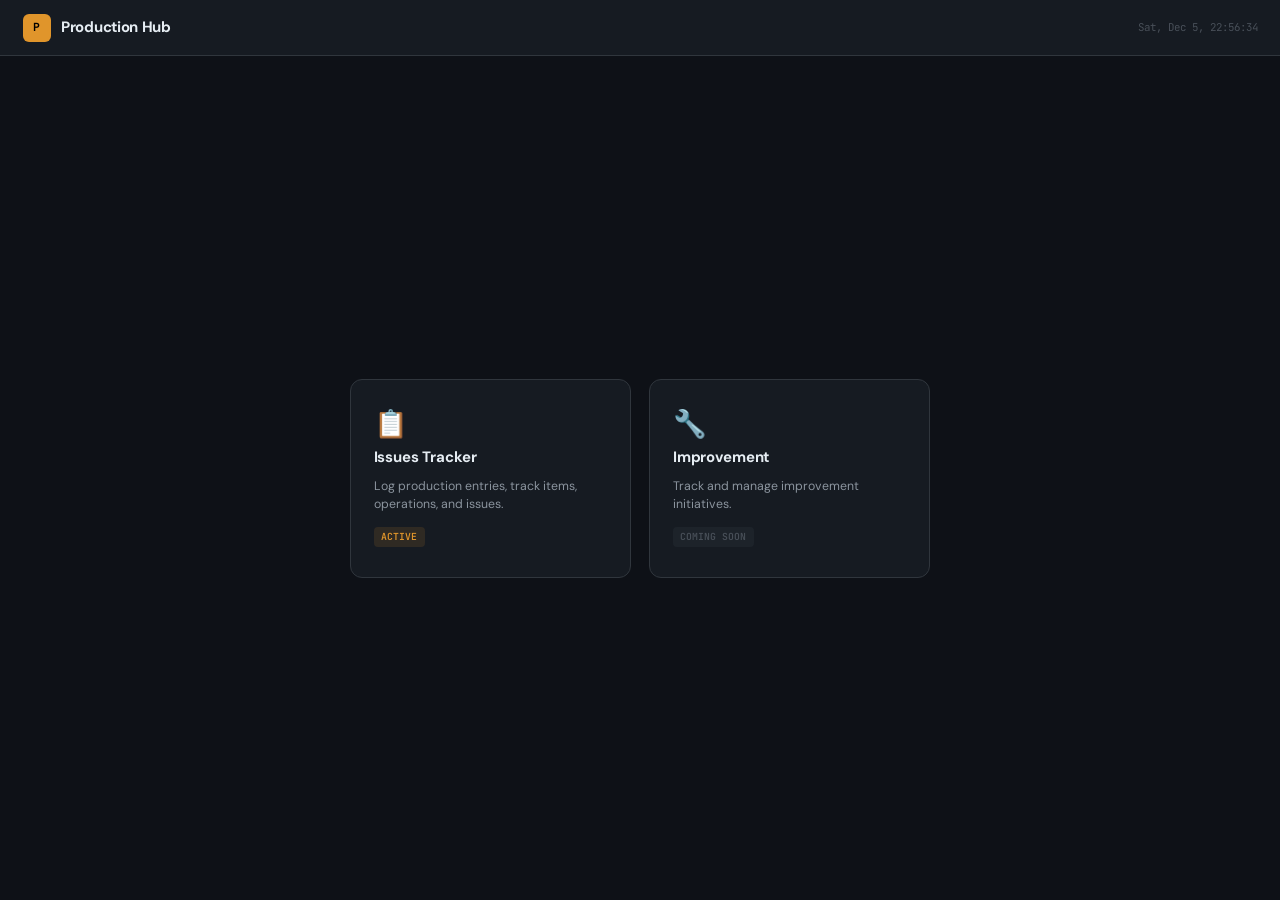
==== index.html @ 81783be7 "Merge pull request #50 from CTI-Ops/claude/setup-github-pages-zEG0f Claude/setup GitHub pages z eg0f" ====
<!DOCTYPE html>
<html lang="en">
<head>
<meta charset="UTF-8">
<meta name="viewport" content="width=device-width, initial-scale=1.0">
<title>Production Hub</title>
<style>
  @import url('https://fonts.googleapis.com/css2?family=DM+Sans:wght@400;500;600;700&family=JetBrains+Mono:wght@400;500;600&display=swap');
  *, *::before, *::after { box-sizing: border-box; margin: 0; padding: 0; }
  :root {
    --bg: #0e1117; --bg-card: #161b22; --bg-hover: #1c2333;
    --border: #30363d; --border-focus: #e0952b; --text: #e6edf3; --text-dim: #8b949e;
    --text-muted: #484f58; --accent: #e0952b; --accent-hover: #f0a840;
    --accent-glow: rgba(224,149,43,0.12); --radius: 8px; --radius-lg: 12px;
  }
  html { font-size: 15px; }
  body { font-family: 'DM Sans', -apple-system, sans-serif; background: var(--bg); color: var(--text); min-height: 100vh; line-height: 1.5; display: flex; flex-direction: column; }
  header { background: var(--bg-card); border-bottom: 1px solid var(--border); padding: 0.9rem 1.5rem; display: flex; align-items: center; justify-content: space-between; }
  .logo { display: flex; align-items: center; gap: 0.7rem; }
  .logo-mark { width: 28px; height: 28px; background: var(--accent); border-radius: 6px; display: grid; place-items: center; font-family: 'JetBrains Mono', monospace; font-weight: 700; font-size: 0.75rem; color: #000; }
  .logo-text { font-size: 1rem; font-weight: 700; letter-spacing: -0.02em; }
  .header-meta { font-family: 'JetBrains Mono', monospace; font-size: 0.72rem; color: var(--text-muted); }

  main { flex: 1; display: flex; align-items: center; justify-content: center; padding: 2rem 1rem; }
  .card-grid { display: grid; grid-template-columns: 1fr 1fr; gap: 1.25rem; max-width: 580px; width: 100%; }
  @media (max-width: 540px) { .card-grid { grid-template-columns: 1fr; max-width: 320px; } }

  .card {
    background: var(--bg-card); border: 1px solid var(--border); border-radius: var(--radius-lg);
    padding: 2rem 1.5rem; text-decoration: none; color: var(--text);
    display: flex; flex-direction: column; gap: 0.6rem;
    transition: border-color 0.2s, box-shadow 0.2s, transform 0.15s;
    cursor: pointer;
  }
  .card:hover { border-color: var(--accent); box-shadow: 0 4px 24px var(--accent-glow); transform: translateY(-2px); }
  .card-icon { font-size: 1.8rem; line-height: 1; }
  .card-title { font-size: 1rem; font-weight: 700; letter-spacing: -0.01em; }
  .card-desc { font-size: 0.82rem; color: var(--text-dim); line-height: 1.5; }
  .card-tag { font-family: 'JetBrains Mono', monospace; font-size: 0.65rem; font-weight: 600; color: var(--accent); background: var(--accent-glow); padding: 0.15rem 0.5rem; border-radius: 4px; align-self: flex-start; margin-top: 0.3rem; }
  .card-tag.wip { color: var(--text-muted); background: rgba(72,79,88,0.15); }
</style>
</head>
<body>

<header>
  <div class="logo">
    <div class="logo-mark" id="logoMark">P</div>
    <span class="logo-text">Production Hub</span>
  </div>
  <div class="header-meta" id="clock"></div>
</header>

<main>
  <div class="card-grid">
    <a href="tracker.html" class="card">
      <div class="card-icon">&#x1F4CB;</div>
      <div class="card-title">Issues Tracker</div>
      <div class="card-desc">Log production entries, track items, operations, and issues.</div>
      <div class="card-tag">ACTIVE</div>
    </a>
    <a href="improvement.html" class="card">
      <div class="card-icon">&#x1F527;</div>
      <div class="card-title">Improvement</div>
      <div class="card-desc">Track and manage improvement initiatives.</div>
      <div class="card-tag wip">COMING SOON</div>
    </a>
  </div>
</main>

<script>
function updateClock(){document.getElementById('clock').textContent=new Date().toLocaleString('en-US',{weekday:'short',month:'short',day:'numeric',hour:'2-digit',minute:'2-digit',second:'2-digit',hour12:false});}
updateClock(); setInterval(updateClock,1000);

var _eeClicks=0,_eeTimer=null;
document.getElementById('logoMark').addEventListener('click',function(){
  _eeClicks++;
  if(_eeTimer)clearTimeout(_eeTimer);
  _eeTimer=setTimeout(function(){_eeClicks=0;},1500);
  if(_eeClicks>=5){_eeClicks=0; clearTimeout(_eeTimer); window.location.href='arcade_games.html';}
});
</script>
</body>
</html>
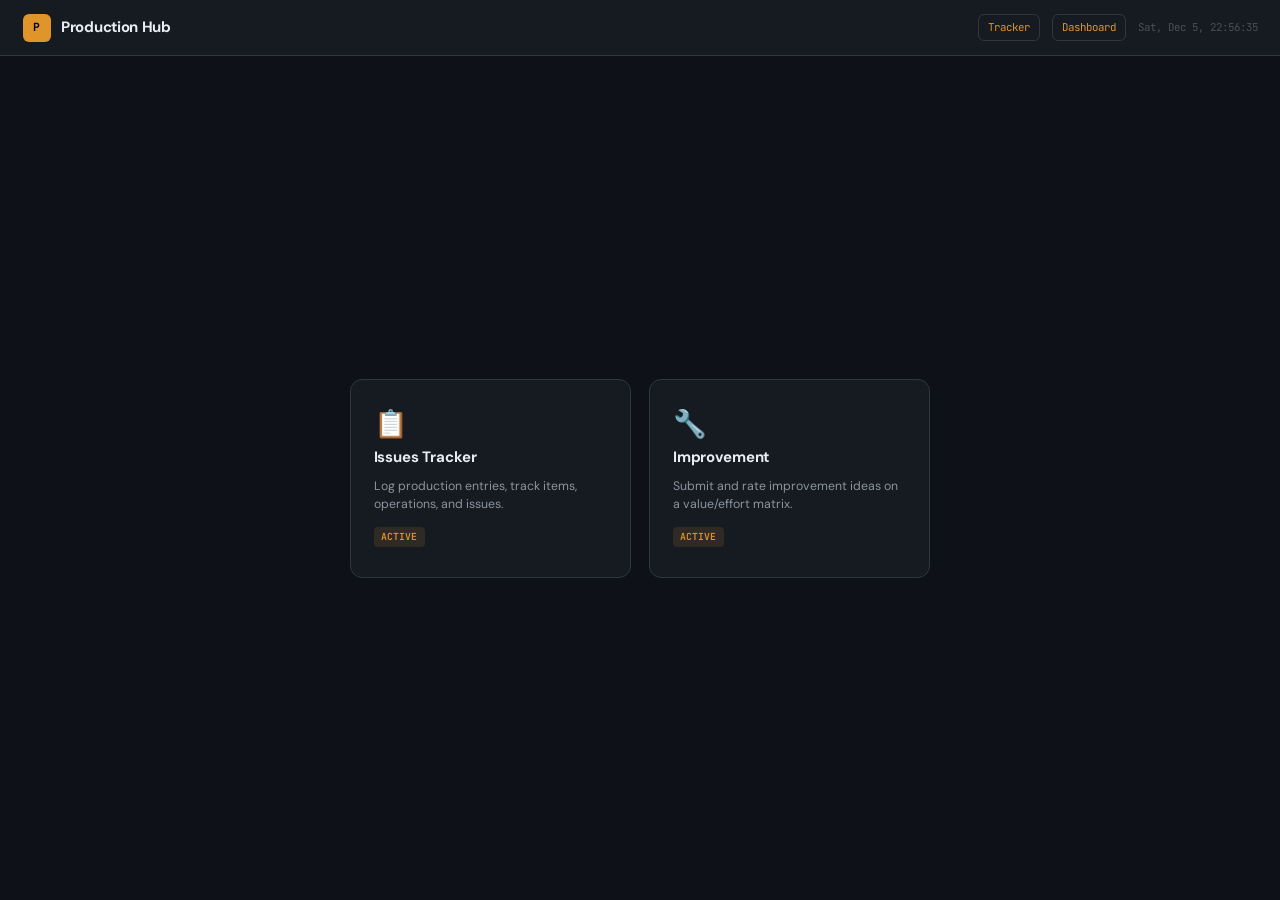
==== commit 79186190: "Unify page headers to match tracker pattern across all pages All pages now share the same header str" ====
--- a/index.html
+++ b/index.html
@@ -15,10 +15,12 @@
   }
   html { font-size: 15px; }
   body { font-family: 'DM Sans', -apple-system, sans-serif; background: var(--bg); color: var(--text); min-height: 100vh; line-height: 1.5; display: flex; flex-direction: column; }
-  header { background: var(--bg-card); border-bottom: 1px solid var(--border); padding: 0.9rem 1.5rem; display: flex; align-items: center; justify-content: space-between; }
+  header { background: var(--bg-card); border-bottom: 1px solid var(--border); padding: 0.9rem 1.5rem; display: flex; align-items: center; justify-content: space-between; position: sticky; top: 0; z-index: 50; backdrop-filter: blur(12px); }
   .logo { display: flex; align-items: center; gap: 0.7rem; }
   .logo-mark { width: 28px; height: 28px; background: var(--accent); border-radius: 6px; display: grid; place-items: center; font-family: 'JetBrains Mono', monospace; font-weight: 700; font-size: 0.75rem; color: #000; }
   .logo-text { font-size: 1rem; font-weight: 700; letter-spacing: -0.02em; }
+  .nav-link { font-family: 'JetBrains Mono', monospace; font-size: 0.72rem; color: var(--accent); text-decoration: none; padding: 0.3rem 0.6rem; border: 1px solid var(--border); border-radius: 6px; transition: all 0.15s; }
+  .nav-link:hover { background: var(--accent-glow); border-color: var(--accent); }
   .header-meta { font-family: 'JetBrains Mono', monospace; font-size: 0.72rem; color: var(--text-muted); }
 
   main { flex: 1; display: flex; align-items: center; justify-content: center; padding: 2rem 1rem; }
@@ -43,11 +45,8 @@
 <body>
 
 <header>
-  <div class="logo">
-    <div class="logo-mark" id="logoMark">P</div>
-    <span class="logo-text">Production Hub</span>
-  </div>
-  <div class="header-meta" id="clock"></div>
+  <div class="logo"><div class="logo-mark" id="logoMark">P</div><span class="logo-text">Production Hub</span></div>
+  <div style="display:flex;align-items:center;gap:0.8rem;"><a href="tracker.html" class="nav-link">Tracker</a><a href="dashboard.html" class="nav-link">Dashboard</a><div class="header-meta" id="clock"></div></div>
 </header>
 
 <main>
@@ -61,8 +60,8 @@
     <a href="improvement.html" class="card">
       <div class="card-icon">&#x1F527;</div>
       <div class="card-title">Improvement</div>
-      <div class="card-desc">Track and manage improvement initiatives.</div>
-      <div class="card-tag wip">COMING SOON</div>
+      <div class="card-desc">Submit and rate improvement ideas on a value/effort matrix.</div>
+      <div class="card-tag">ACTIVE</div>
     </a>
   </div>
 </main>
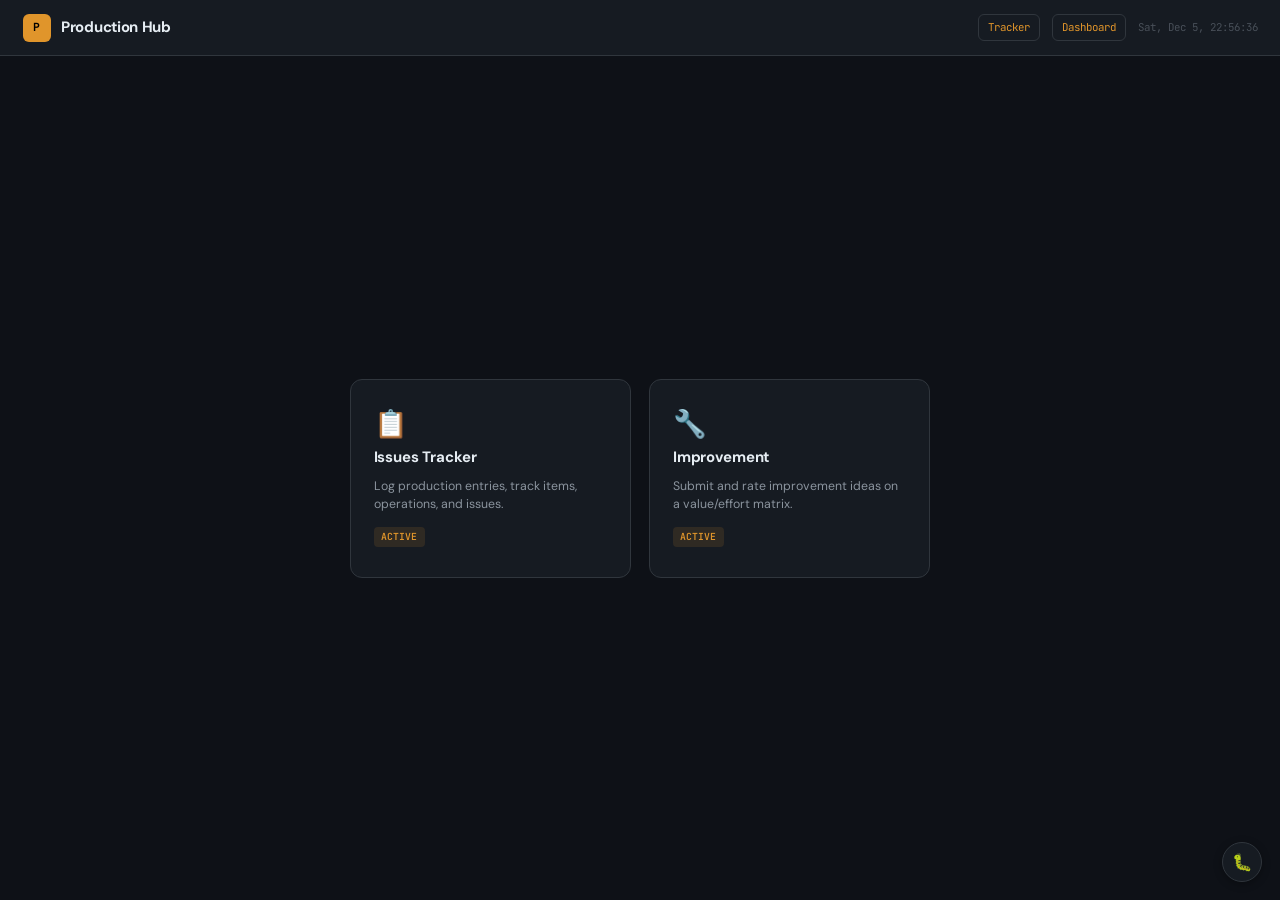
==== commit 09171891: "Merge pull request #64 from CTI-Ops/claude/swap-quadrant-colors-55n4A Add bug report button with ove" ====
--- a/index.html
+++ b/index.html
@@ -40,6 +40,28 @@
   .card-desc { font-size: 0.82rem; color: var(--text-dim); line-height: 1.5; }
   .card-tag { font-family: 'JetBrains Mono', monospace; font-size: 0.65rem; font-weight: 600; color: var(--accent); background: var(--accent-glow); padding: 0.15rem 0.5rem; border-radius: 4px; align-self: flex-start; margin-top: 0.3rem; }
   .card-tag.wip { color: var(--text-muted); background: rgba(72,79,88,0.15); }
+
+  /* Bug Report */
+  .bug-btn { position: fixed; bottom: 1.2rem; right: 1.2rem; z-index: 90; width: 40px; height: 40px; border-radius: 50%; background: var(--bg-card); border: 1px solid var(--border); color: var(--text-dim); font-size: 1.1rem; cursor: pointer; display: grid; place-items: center; transition: all 0.15s; box-shadow: 0 2px 8px rgba(0,0,0,0.3); }
+  .bug-btn:hover { border-color: var(--accent); color: var(--accent); box-shadow: 0 2px 16px var(--accent-glow); }
+  .bug-overlay { position: fixed; inset: 0; z-index: 100; background: rgba(10,13,19,0.88); backdrop-filter: blur(6px); display: flex; align-items: center; justify-content: center; opacity: 0; pointer-events: none; transition: opacity 0.2s; }
+  .bug-overlay.open { opacity: 1; pointer-events: all; }
+  .bug-modal { background: var(--bg-card); border: 1px solid var(--border); border-radius: var(--radius-lg); width: 400px; max-width: 92vw; overflow: hidden; }
+  .bug-modal-head { padding: 0.7rem 1rem; border-bottom: 1px solid var(--border); display: flex; align-items: center; justify-content: space-between; }
+  .bug-modal-head h3 { font-size: 0.85rem; font-weight: 700; }
+  .bug-modal-head button { background: none; border: none; color: var(--text-muted); font-size: 1.1rem; cursor: pointer; padding: 0 0.3rem; }
+  .bug-modal-head button:hover { color: var(--text); }
+  .bug-modal-body { padding: 1rem; display: flex; flex-direction: column; gap: 0.75rem; }
+  .bug-modal-body label { font-size: 0.7rem; font-weight: 600; text-transform: uppercase; letter-spacing: 0.05em; color: var(--text-muted); display: block; margin-bottom: 0.25rem; }
+  .bug-modal-body textarea { width: 100%; font-family: 'JetBrains Mono', monospace; font-size: 0.82rem; color: var(--text); background: var(--bg); border: 1px solid var(--border); border-radius: var(--radius); padding: 0.55rem 0.75rem; outline: none; resize: vertical; min-height: 70px; transition: border-color 0.15s; }
+  .bug-modal-body textarea:focus { border-color: var(--border-focus); box-shadow: 0 0 0 3px var(--accent-glow); }
+  .bug-modal-body textarea::placeholder { color: var(--text-muted); font-style: italic; }
+  .bug-submit { width: 100%; padding: 0.55rem; font-family: 'DM Sans', sans-serif; font-size: 0.85rem; font-weight: 600; color: #000; background: var(--accent); border: none; border-radius: var(--radius); cursor: pointer; transition: background 0.15s; }
+  .bug-submit:hover { background: var(--accent-hover); }
+  .bug-submit:disabled { opacity: 0.5; cursor: not-allowed; }
+  .bug-toast { position: fixed; bottom: 4.5rem; right: 1.2rem; z-index: 110; background: var(--bg-card); border: 1px solid var(--green); border-radius: var(--radius); padding: 0.5rem 1rem; font-size: 0.78rem; color: var(--green); font-weight: 600; opacity: 0; transform: translateY(8px); transition: all 0.2s; pointer-events: none; }
+  .bug-toast.show { opacity: 1; transform: translateY(0); }
+  .bug-toast.err { border-color: var(--red); color: var(--red); }
 </style>
 </head>
 <body>
@@ -66,7 +88,36 @@
   </div>
 </main>
 
+<button class="bug-btn" onclick="document.getElementById('bugOverlay').classList.add('open')" title="Report a Bug">&#x1F41B;</button>
+<div class="bug-overlay" id="bugOverlay" onclick="if(event.target===this)this.classList.remove('open')">
+  <div class="bug-modal">
+    <div class="bug-modal-head"><h3>Report a Bug</h3><button onclick="document.getElementById('bugOverlay').classList.remove('open')">&times;</button></div>
+    <div class="bug-modal-body">
+      <div><label>Description <span style="color:var(--accent)">*</span></label><textarea id="bugDesc" placeholder="What went wrong?" rows="3"></textarea></div>
+      <div><label>Steps to Reproduce</label><textarea id="bugSteps" placeholder="1. Go to...&#10;2. Click on...&#10;3. See error" rows="3"></textarea></div>
+      <button class="bug-submit" id="bugSubmit" onclick="submitBug()">Submit Report</button>
+    </div>
+  </div>
+</div>
+<div class="bug-toast" id="bugToast"></div>
+
 <script>
+var BUG_SCRIPT_URL='https://script.google.com/macros/s/AKfycbzibPE1Lp5xP7-P83cjfiKd_-VTTRx5rdUxMnm5qD7REVgVw0r30EMfVMn_rlq2KNr5bg/exec';
+function submitBug(){
+  var desc=document.getElementById('bugDesc').value.trim();
+  if(!desc){showBugToast('Please enter a description.','err');return;}
+  var btn=document.getElementById('bugSubmit');btn.disabled=true;btn.textContent='Sending...';
+  fetch(BUG_SCRIPT_URL,{method:'POST',headers:{'Content-Type':'text/plain'},body:JSON.stringify({action:'bug_report',page:'Home',description:desc,steps:document.getElementById('bugSteps').value})})
+  .then(function(r){return r.json();})
+  .then(function(d){
+    if(d.success){document.getElementById('bugDesc').value='';document.getElementById('bugSteps').value='';document.getElementById('bugOverlay').classList.remove('open');showBugToast('Bug report sent!');}
+    else{showBugToast(d.error||'Failed to send.','err');}
+  })
+  .catch(function(){showBugToast('Network error.','err');})
+  .finally(function(){btn.disabled=false;btn.textContent='Submit Report';});
+}
+function showBugToast(msg,type){var t=document.getElementById('bugToast');t.textContent=msg;t.className='bug-toast show'+(type?' '+type:'');setTimeout(function(){t.className='bug-toast';},3000);}
+
 function updateClock(){document.getElementById('clock').textContent=new Date().toLocaleString('en-US',{weekday:'short',month:'short',day:'numeric',hour:'2-digit',minute:'2-digit',second:'2-digit',hour12:false});}
 updateClock(); setInterval(updateClock,1000);
 
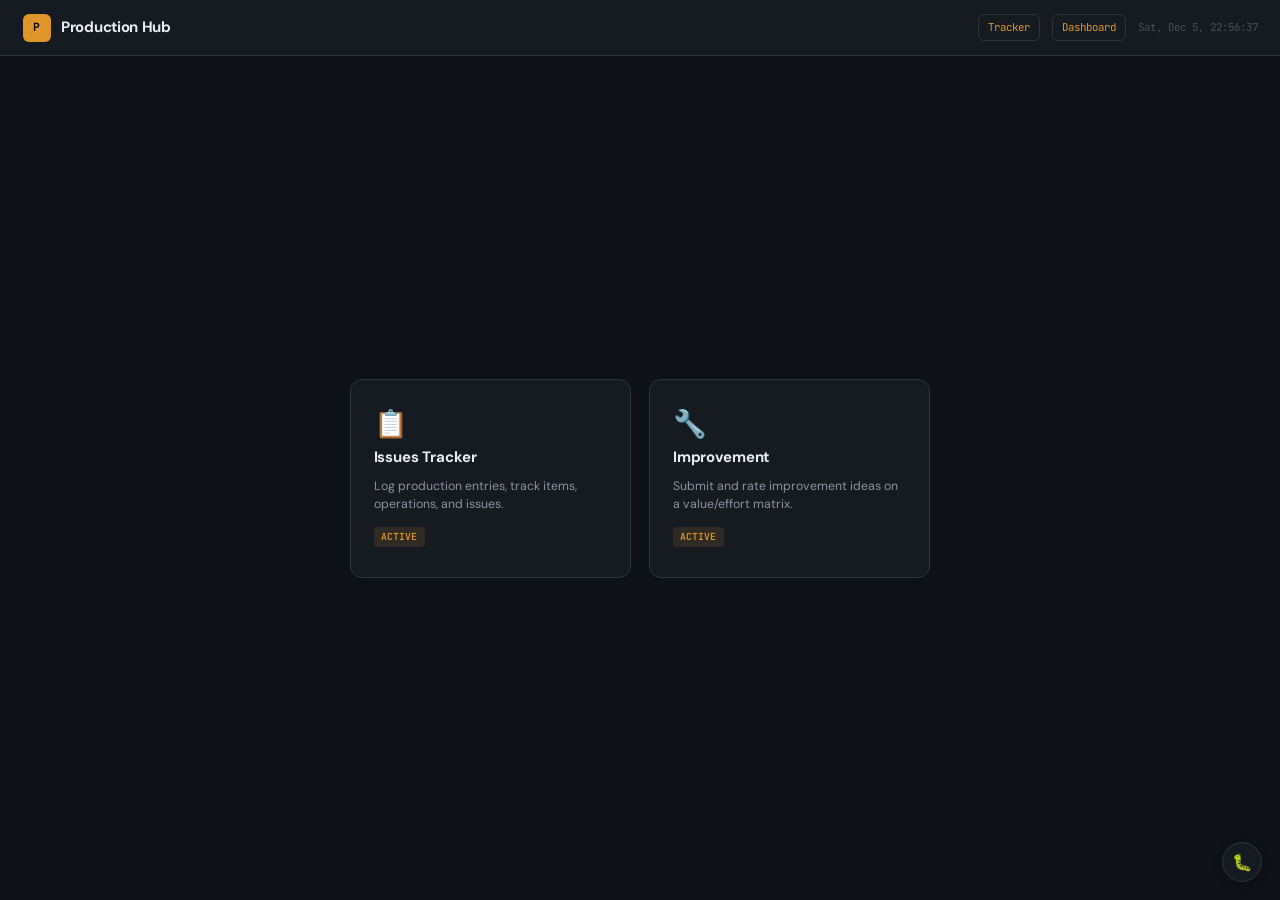
==== commit 81ff80ce: "Merge pull request #67 from CTI-Ops/claude/swap-quadrant-colors-55n4A Update script URL to new deplo" ====
--- a/index.html
+++ b/index.html
@@ -102,7 +102,7 @@
 <div class="bug-toast" id="bugToast"></div>
 
 <script>
-var BUG_SCRIPT_URL='https://script.google.com/macros/s/AKfycbzibPE1Lp5xP7-P83cjfiKd_-VTTRx5rdUxMnm5qD7REVgVw0r30EMfVMn_rlq2KNr5bg/exec';
+var BUG_SCRIPT_URL='https://script.google.com/macros/s/AKfycbym96HitpBQ6DdZ6O7aZ5ZWAk18xX2PS3z4-6GnZ1Ypz3OPQ3Nakt4lQY3OpbMdbKTlkA/exec';
 function submitBug(){
   var desc=document.getElementById('bugDesc').value.trim();
   if(!desc){showBugToast('Please enter a description.','err');return;}
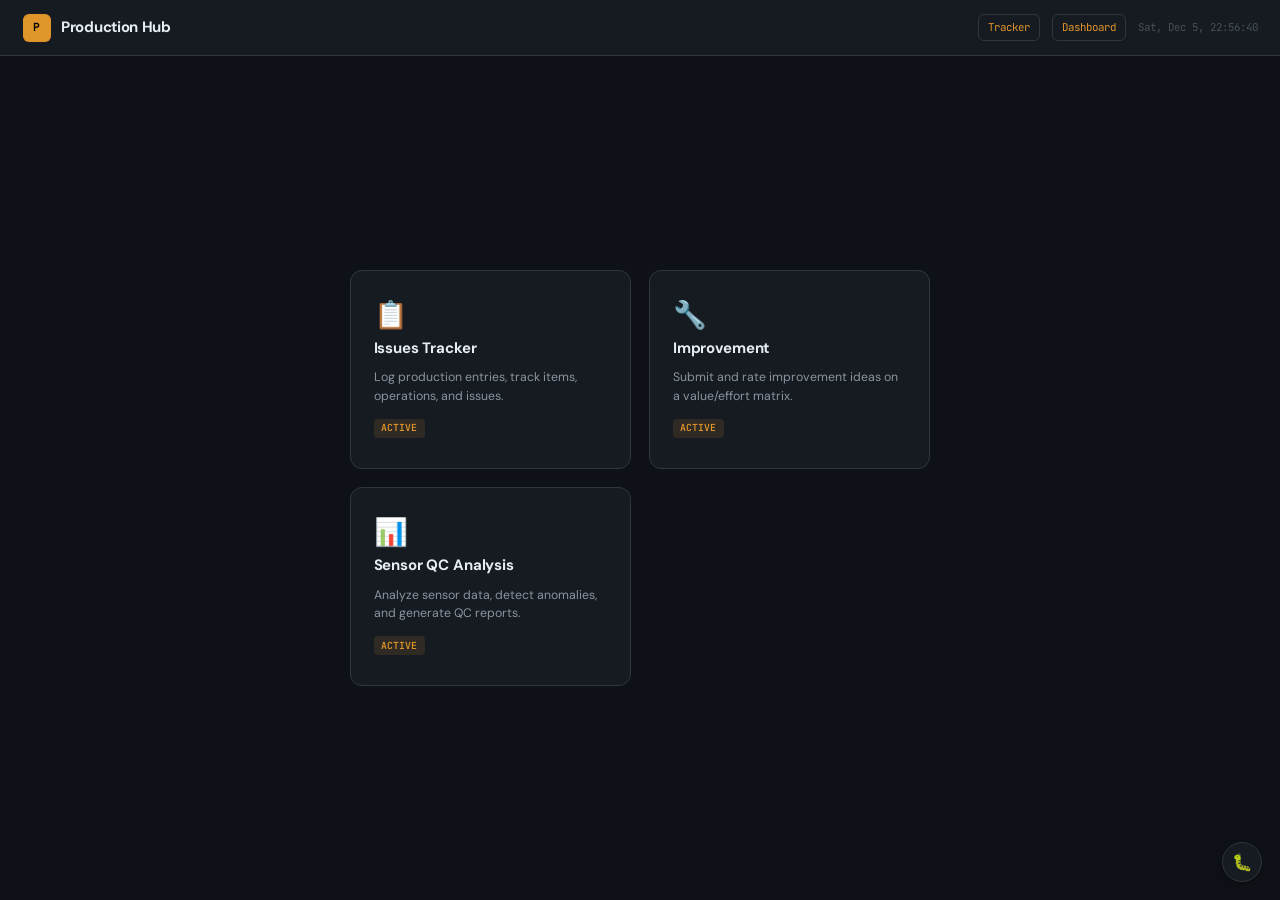
==== commit a6ece533: "Add Sensor QC Analysis tool to production hub Imported Sensor-QC-Analysis.html from TiberiousDoom/se" ====
--- a/index.html
+++ b/index.html
@@ -85,6 +85,12 @@
       <div class="card-desc">Submit and rate improvement ideas on a value/effort matrix.</div>
       <div class="card-tag">ACTIVE</div>
     </a>
+    <a href="Sensor-QC-Analysis.html" class="card">
+      <div class="card-icon">&#x1F4CA;</div>
+      <div class="card-title">Sensor QC Analysis</div>
+      <div class="card-desc">Analyze sensor data, detect anomalies, and generate QC reports.</div>
+      <div class="card-tag">ACTIVE</div>
+    </a>
   </div>
 </main>
 
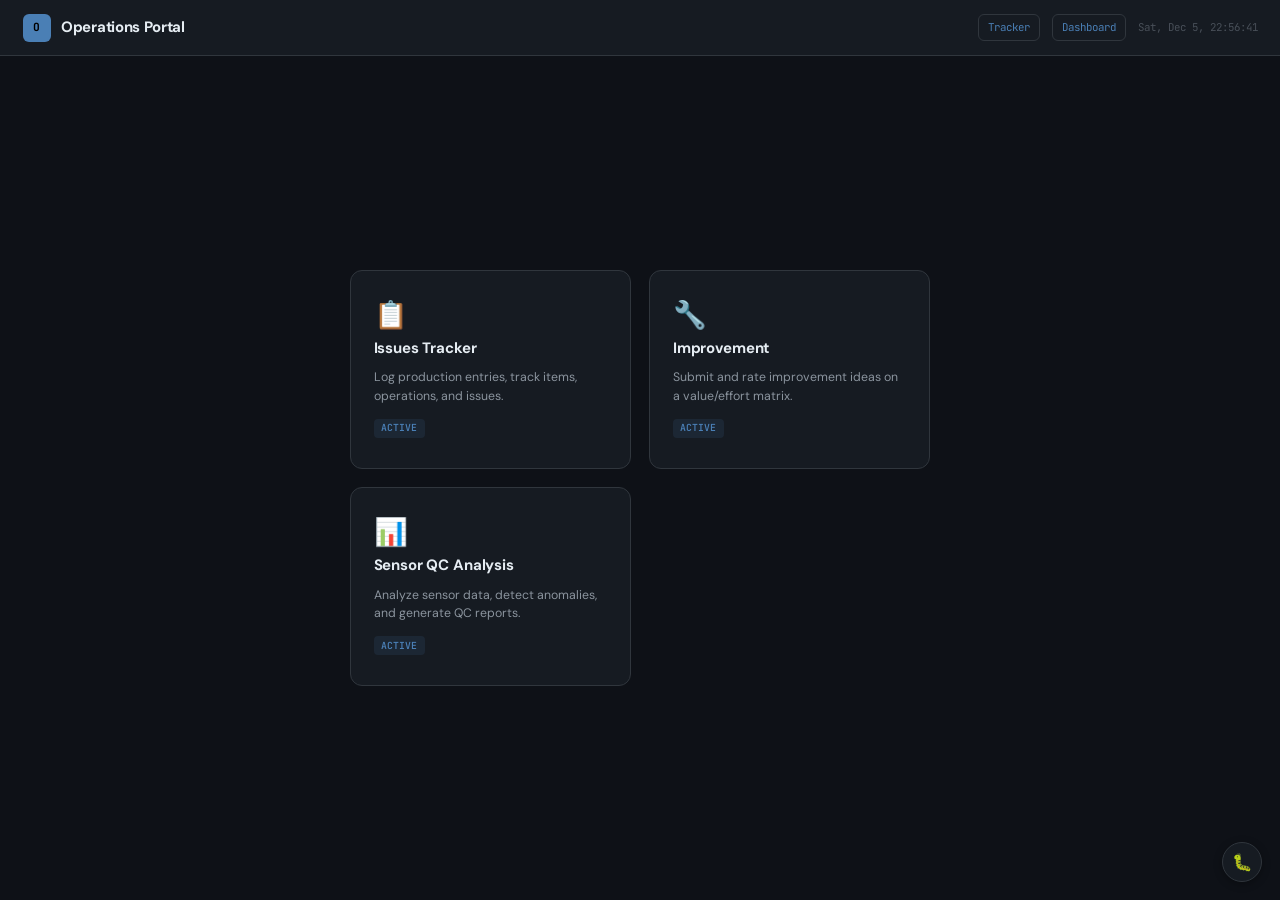
==== commit 788157d1: "Rename dashboard to Operations Portal and change accent color from orange to blue Updates the site t" ====
--- a/index.html
+++ b/index.html
@@ -3,15 +3,15 @@
 <head>
 <meta charset="UTF-8">
 <meta name="viewport" content="width=device-width, initial-scale=1.0">
-<title>Production Hub</title>
+<title>Operations Portal</title>
 <style>
   @import url('https://fonts.googleapis.com/css2?family=DM+Sans:wght@400;500;600;700&family=JetBrains+Mono:wght@400;500;600&display=swap');
   *, *::before, *::after { box-sizing: border-box; margin: 0; padding: 0; }
   :root {
     --bg: #0e1117; --bg-card: #161b22; --bg-hover: #1c2333;
-    --border: #30363d; --border-focus: #e0952b; --text: #e6edf3; --text-dim: #8b949e;
-    --text-muted: #484f58; --accent: #e0952b; --accent-hover: #f0a840;
-    --accent-glow: rgba(224,149,43,0.12); --radius: 8px; --radius-lg: 12px;
+    --border: #30363d; --border-focus: #4a7fb5; --text: #e6edf3; --text-dim: #8b949e;
+    --text-muted: #484f58; --accent: #4a7fb5; --accent-hover: #5a8fc5;
+    --accent-glow: rgba(74,127,181,0.12); --radius: 8px; --radius-lg: 12px;
   }
   html { font-size: 15px; }
   body { font-family: 'DM Sans', -apple-system, sans-serif; background: var(--bg); color: var(--text); min-height: 100vh; line-height: 1.5; display: flex; flex-direction: column; }
@@ -67,7 +67,7 @@
 <body>
 
 <header>
-  <div class="logo"><div class="logo-mark" id="logoMark">P</div><span class="logo-text">Production Hub</span></div>
+  <div class="logo"><div class="logo-mark" id="logoMark">O</div><span class="logo-text">Operations Portal</span></div>
   <div style="display:flex;align-items:center;gap:0.8rem;"><a href="tracker.html" class="nav-link">Tracker</a><a href="dashboard.html" class="nav-link">Dashboard</a><div class="header-meta" id="clock"></div></div>
 </header>
 
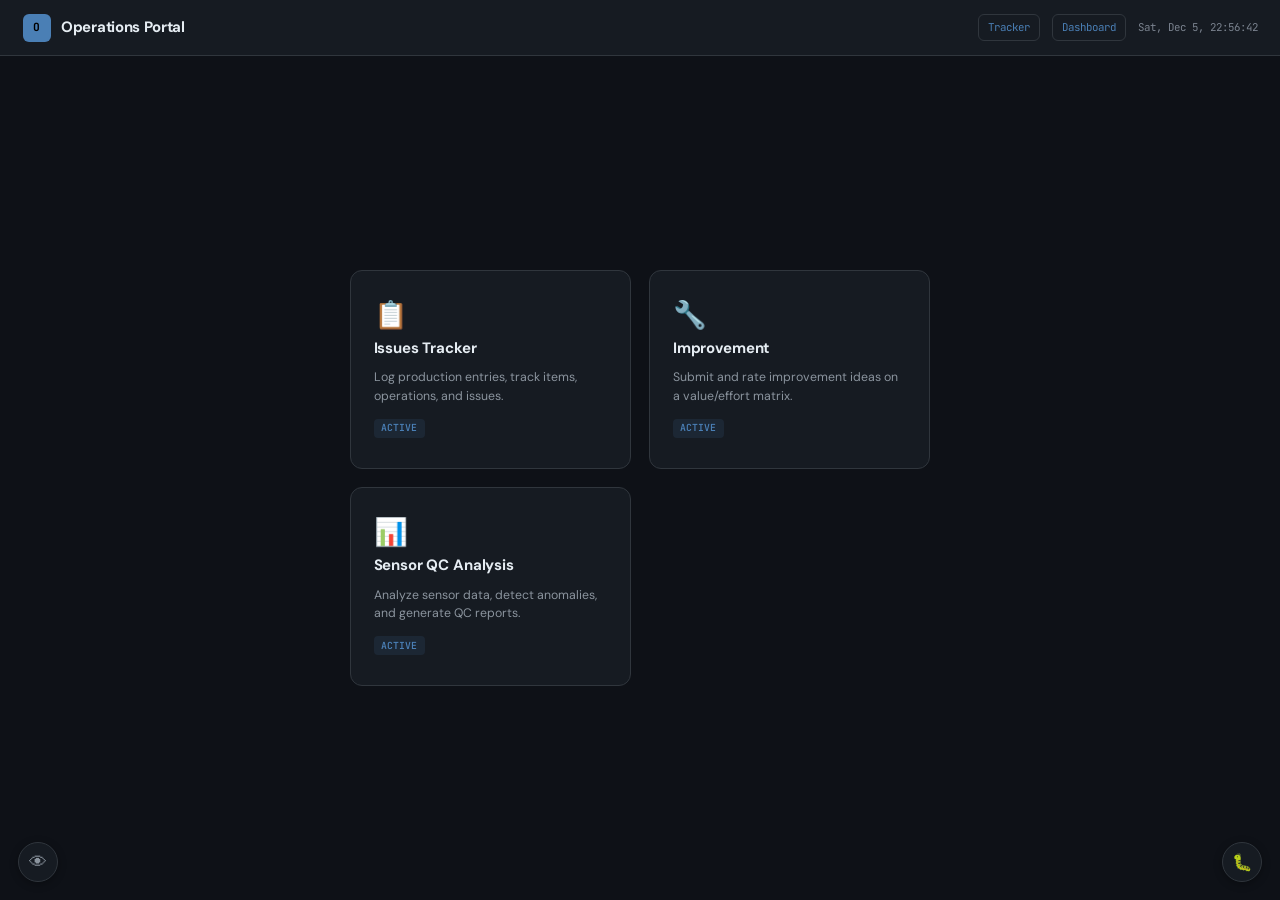
==== commit 60a51e70: "Add accessibility panel with contrast, font size, and focus toggles - Add bottom-left accessibility " ====
--- a/index.html
+++ b/index.html
@@ -4,64 +4,20 @@
 <meta charset="UTF-8">
 <meta name="viewport" content="width=device-width, initial-scale=1.0">
 <title>Operations Portal</title>
+<link rel="stylesheet" href="shared/theme.css">
 <style>
-  @import url('https://fonts.googleapis.com/css2?family=DM+Sans:wght@400;500;600;700&family=JetBrains+Mono:wght@400;500;600&display=swap');
-  *, *::before, *::after { box-sizing: border-box; margin: 0; padding: 0; }
-  :root {
-    --bg: #0e1117; --bg-card: #161b22; --bg-hover: #1c2333;
-    --border: #30363d; --border-focus: #4a7fb5; --text: #e6edf3; --text-dim: #8b949e;
-    --text-muted: #484f58; --accent: #4a7fb5; --accent-hover: #5a8fc5;
-    --accent-glow: rgba(74,127,181,0.12); --radius: 8px; --radius-lg: 12px;
-  }
   html { font-size: 15px; }
   body { font-family: 'DM Sans', -apple-system, sans-serif; background: var(--bg); color: var(--text); min-height: 100vh; line-height: 1.5; display: flex; flex-direction: column; }
-  header { background: var(--bg-card); border-bottom: 1px solid var(--border); padding: 0.9rem 1.5rem; display: flex; align-items: center; justify-content: space-between; position: sticky; top: 0; z-index: 50; backdrop-filter: blur(12px); }
-  .logo { display: flex; align-items: center; gap: 0.7rem; }
-  .logo-mark { width: 28px; height: 28px; background: var(--accent); border-radius: 6px; display: grid; place-items: center; font-family: 'JetBrains Mono', monospace; font-weight: 700; font-size: 0.75rem; color: #000; }
-  .logo-text { font-size: 1rem; font-weight: 700; letter-spacing: -0.02em; }
-  .nav-link { font-family: 'JetBrains Mono', monospace; font-size: 0.72rem; color: var(--accent); text-decoration: none; padding: 0.3rem 0.6rem; border: 1px solid var(--border); border-radius: 6px; transition: all 0.15s; }
-  .nav-link:hover { background: var(--accent-glow); border-color: var(--accent); }
-  .header-meta { font-family: 'JetBrains Mono', monospace; font-size: 0.72rem; color: var(--text-muted); }
-
   main { flex: 1; display: flex; align-items: center; justify-content: center; padding: 2rem 1rem; }
   .card-grid { display: grid; grid-template-columns: 1fr 1fr; gap: 1.25rem; max-width: 580px; width: 100%; }
   @media (max-width: 540px) { .card-grid { grid-template-columns: 1fr; max-width: 320px; } }
-
-  .card {
-    background: var(--bg-card); border: 1px solid var(--border); border-radius: var(--radius-lg);
-    padding: 2rem 1.5rem; text-decoration: none; color: var(--text);
-    display: flex; flex-direction: column; gap: 0.6rem;
-    transition: border-color 0.2s, box-shadow 0.2s, transform 0.15s;
-    cursor: pointer;
-  }
+  .card { background: var(--bg-card); border: 1px solid var(--border); border-radius: var(--radius-lg); padding: 2rem 1.5rem; text-decoration: none; color: var(--text); display: flex; flex-direction: column; gap: 0.6rem; transition: border-color 0.2s, box-shadow 0.2s, transform 0.15s; cursor: pointer; }
   .card:hover { border-color: var(--accent); box-shadow: 0 4px 24px var(--accent-glow); transform: translateY(-2px); }
   .card-icon { font-size: 1.8rem; line-height: 1; }
   .card-title { font-size: 1rem; font-weight: 700; letter-spacing: -0.01em; }
   .card-desc { font-size: 0.82rem; color: var(--text-dim); line-height: 1.5; }
   .card-tag { font-family: 'JetBrains Mono', monospace; font-size: 0.65rem; font-weight: 600; color: var(--accent); background: var(--accent-glow); padding: 0.15rem 0.5rem; border-radius: 4px; align-self: flex-start; margin-top: 0.3rem; }
   .card-tag.wip { color: var(--text-muted); background: rgba(72,79,88,0.15); }
-
-  /* Bug Report */
-  .bug-btn { position: fixed; bottom: 1.2rem; right: 1.2rem; z-index: 90; width: 40px; height: 40px; border-radius: 50%; background: var(--bg-card); border: 1px solid var(--border); color: var(--text-dim); font-size: 1.1rem; cursor: pointer; display: grid; place-items: center; transition: all 0.15s; box-shadow: 0 2px 8px rgba(0,0,0,0.3); }
-  .bug-btn:hover { border-color: var(--accent); color: var(--accent); box-shadow: 0 2px 16px var(--accent-glow); }
-  .bug-overlay { position: fixed; inset: 0; z-index: 100; background: rgba(10,13,19,0.88); backdrop-filter: blur(6px); display: flex; align-items: center; justify-content: center; opacity: 0; pointer-events: none; transition: opacity 0.2s; }
-  .bug-overlay.open { opacity: 1; pointer-events: all; }
-  .bug-modal { background: var(--bg-card); border: 1px solid var(--border); border-radius: var(--radius-lg); width: 400px; max-width: 92vw; overflow: hidden; }
-  .bug-modal-head { padding: 0.7rem 1rem; border-bottom: 1px solid var(--border); display: flex; align-items: center; justify-content: space-between; }
-  .bug-modal-head h3 { font-size: 0.85rem; font-weight: 700; }
-  .bug-modal-head button { background: none; border: none; color: var(--text-muted); font-size: 1.1rem; cursor: pointer; padding: 0 0.3rem; }
-  .bug-modal-head button:hover { color: var(--text); }
-  .bug-modal-body { padding: 1rem; display: flex; flex-direction: column; gap: 0.75rem; }
-  .bug-modal-body label { font-size: 0.7rem; font-weight: 600; text-transform: uppercase; letter-spacing: 0.05em; color: var(--text-muted); display: block; margin-bottom: 0.25rem; }
-  .bug-modal-body textarea { width: 100%; font-family: 'JetBrains Mono', monospace; font-size: 0.82rem; color: var(--text); background: var(--bg); border: 1px solid var(--border); border-radius: var(--radius); padding: 0.55rem 0.75rem; outline: none; resize: vertical; min-height: 70px; transition: border-color 0.15s; }
-  .bug-modal-body textarea:focus { border-color: var(--border-focus); box-shadow: 0 0 0 3px var(--accent-glow); }
-  .bug-modal-body textarea::placeholder { color: var(--text-muted); font-style: italic; }
-  .bug-submit { width: 100%; padding: 0.55rem; font-family: 'DM Sans', sans-serif; font-size: 0.85rem; font-weight: 600; color: #000; background: var(--accent); border: none; border-radius: var(--radius); cursor: pointer; transition: background 0.15s; }
-  .bug-submit:hover { background: var(--accent-hover); }
-  .bug-submit:disabled { opacity: 0.5; cursor: not-allowed; }
-  .bug-toast { position: fixed; bottom: 4.5rem; right: 1.2rem; z-index: 110; background: var(--bg-card); border: 1px solid var(--green); border-radius: var(--radius); padding: 0.5rem 1rem; font-size: 0.78rem; color: var(--green); font-weight: 600; opacity: 0; transform: translateY(8px); transition: all 0.2s; pointer-events: none; }
-  .bug-toast.show { opacity: 1; transform: translateY(0); }
-  .bug-toast.err { border-color: var(--red); color: var(--red); }
 </style>
 </head>
 <body>
@@ -94,39 +50,9 @@
   </div>
 </main>
 
-<button class="bug-btn" onclick="document.getElementById('bugOverlay').classList.add('open')" title="Report a Bug">&#x1F41B;</button>
-<div class="bug-overlay" id="bugOverlay" onclick="if(event.target===this)this.classList.remove('open')">
-  <div class="bug-modal">
-    <div class="bug-modal-head"><h3>Report a Bug</h3><button onclick="document.getElementById('bugOverlay').classList.remove('open')">&times;</button></div>
-    <div class="bug-modal-body">
-      <div><label>Description <span style="color:var(--accent)">*</span></label><textarea id="bugDesc" placeholder="What went wrong?" rows="3"></textarea></div>
-      <div><label>Steps to Reproduce</label><textarea id="bugSteps" placeholder="1. Go to...&#10;2. Click on...&#10;3. See error" rows="3"></textarea></div>
-      <button class="bug-submit" id="bugSubmit" onclick="submitBug()">Submit Report</button>
-    </div>
-  </div>
-</div>
-<div class="bug-toast" id="bugToast"></div>
-
+<script src="shared/config.js"></script>
+<script src="shared/utils.js"></script>
 <script>
-var BUG_SCRIPT_URL='https://script.google.com/macros/s/AKfycbym96HitpBQ6DdZ6O7aZ5ZWAk18xX2PS3z4-6GnZ1Ypz3OPQ3Nakt4lQY3OpbMdbKTlkA/exec';
-function submitBug(){
-  var desc=document.getElementById('bugDesc').value.trim();
-  if(!desc){showBugToast('Please enter a description.','err');return;}
-  var btn=document.getElementById('bugSubmit');btn.disabled=true;btn.textContent='Sending...';
-  fetch(BUG_SCRIPT_URL,{method:'POST',headers:{'Content-Type':'text/plain'},body:JSON.stringify({action:'bug_report',page:'Home',description:desc,steps:document.getElementById('bugSteps').value})})
-  .then(function(r){return r.json();})
-  .then(function(d){
-    if(d.success){document.getElementById('bugDesc').value='';document.getElementById('bugSteps').value='';document.getElementById('bugOverlay').classList.remove('open');showBugToast('Bug report sent!');}
-    else{showBugToast(d.error||'Failed to send.','err');}
-  })
-  .catch(function(){showBugToast('Network error.','err');})
-  .finally(function(){btn.disabled=false;btn.textContent='Submit Report';});
-}
-function showBugToast(msg,type){var t=document.getElementById('bugToast');t.textContent=msg;t.className='bug-toast show'+(type?' '+type:'');setTimeout(function(){t.className='bug-toast';},3000);}
-
-function updateClock(){document.getElementById('clock').textContent=new Date().toLocaleString('en-US',{weekday:'short',month:'short',day:'numeric',hour:'2-digit',minute:'2-digit',second:'2-digit',hour12:false});}
-updateClock(); setInterval(updateClock,1000);
-
 var _eeClicks=0,_eeTimer=null;
 document.getElementById('logoMark').addEventListener('click',function(){
   _eeClicks++;
@@ -135,5 +61,6 @@
   if(_eeClicks>=5){_eeClicks=0; clearTimeout(_eeTimer); window.location.href='arcade_games.html';}
 });
 </script>
+<script>initBugModal('Home'); initA11yPanel();</script>
 </body>
 </html>
--- a/shared/theme.css
+++ b/shared/theme.css
@@ -0,0 +1,102 @@
+/* ============================================================
+   Shared Theme - Operations Portal
+   ============================================================ */
+
+@import url('https://fonts.googleapis.com/css2?family=DM+Sans:wght@400;500;600;700&family=JetBrains+Mono:wght@400;500;600&display=swap');
+
+*, *::before, *::after { box-sizing: border-box; margin: 0; padding: 0; }
+
+:root {
+  --bg: #0e1117; --bg-card: #161b22; --bg-input: #0d1117; --bg-hover: #1c2333;
+  --border: #30363d; --border-focus: #4a7fb5; --text: #e6edf3; --text-dim: #8b949e;
+  --text-muted: #7a828e; --accent: #4a7fb5; --accent-hover: #5a8fc5;
+  --accent-glow: rgba(74,127,181,0.12);
+  --green: #3fb950; --green-bg: rgba(63,185,80,0.12); --green-border: rgba(63,185,80,0.3);
+  --blue: #58a6ff; --blue-bg: rgba(88,166,255,0.1); --blue-border: rgba(88,166,255,0.3);
+  --yellow: #d29922; --yellow-bg: rgba(210,153,34,0.1); --yellow-border: rgba(210,153,34,0.3);
+  --red: #f85149; --red-bg: rgba(248,81,73,0.1); --red-border: rgba(248,81,73,0.3);
+  --radius: 8px; --radius-lg: 12px;
+}
+
+/* ── Header & Navigation ── */
+header, .page-header { background: var(--bg-card); border-bottom: 1px solid var(--border); padding: 0.9rem 1.5rem; display: flex; align-items: center; justify-content: space-between; position: sticky; top: 0; z-index: 50; backdrop-filter: blur(12px); }
+.logo { display: flex; align-items: center; gap: 0.7rem; }
+.logo-mark { width: 28px; height: 28px; background: var(--accent); border-radius: 6px; display: grid; place-items: center; font-family: 'JetBrains Mono', monospace; font-weight: 700; font-size: 0.75rem; color: #000; }
+.logo-text { font-size: 1rem; font-weight: 700; letter-spacing: -0.02em; }
+.nav-link { font-family: 'JetBrains Mono', monospace; font-size: 0.72rem; color: var(--accent); text-decoration: none; padding: 0.3rem 0.6rem; border: 1px solid var(--border); border-radius: 6px; transition: all 0.15s; }
+.nav-link:hover { background: var(--accent-glow); border-color: var(--accent); }
+.header-meta { font-family: 'JetBrains Mono', monospace; font-size: 0.72rem; color: var(--text-muted); }
+
+/* ── Bug Report Modal ── */
+.bug-btn { position: fixed; bottom: 1.2rem; right: 1.2rem; z-index: 90; width: 40px; height: 40px; border-radius: 50%; background: var(--bg-card); border: 1px solid var(--border); color: var(--text-dim); font-size: 1.1rem; cursor: pointer; display: grid; place-items: center; transition: all 0.15s; box-shadow: 0 2px 8px rgba(0,0,0,0.3); }
+.bug-btn:hover { border-color: var(--accent); color: var(--accent); box-shadow: 0 2px 16px var(--accent-glow); }
+.bug-overlay { position: fixed; inset: 0; z-index: 10000; background: rgba(10,13,19,0.88); backdrop-filter: blur(6px); display: flex; align-items: center; justify-content: center; opacity: 0; pointer-events: none; transition: opacity 0.2s; }
+.bug-overlay.open { opacity: 1; pointer-events: all; }
+.bug-modal { background: var(--bg-card); border: 1px solid var(--border); border-radius: var(--radius-lg); width: 400px; max-width: 92vw; overflow: hidden; }
+.bug-modal-head { padding: 0.7rem 1rem; border-bottom: 1px solid var(--border); display: flex; align-items: center; justify-content: space-between; }
+.bug-modal-head h3 { font-size: 0.85rem; font-weight: 700; }
+.bug-modal-head button { background: none; border: none; color: var(--text-muted); font-size: 1.1rem; cursor: pointer; padding: 0 0.3rem; }
+.bug-modal-head button:hover { color: var(--text); }
+.bug-modal-body { padding: 1rem; display: flex; flex-direction: column; gap: 0.75rem; }
+.bug-modal-body label { font-size: 0.7rem; font-weight: 600; text-transform: uppercase; letter-spacing: 0.05em; color: var(--text-muted); display: block; margin-bottom: 0.25rem; }
+.bug-modal-body textarea { width: 100%; font-family: 'JetBrains Mono', monospace; font-size: 0.82rem; color: var(--text); background: var(--bg-input); border: 1px solid var(--border); border-radius: var(--radius); padding: 0.55rem 0.75rem; outline: none; resize: vertical; min-height: 70px; transition: border-color 0.15s; }
+.bug-modal-body textarea:focus { border-color: var(--border-focus); box-shadow: 0 0 0 3px var(--accent-glow); }
+.bug-modal-body textarea::placeholder { color: var(--text-muted); font-style: italic; }
+.bug-submit { width: 100%; padding: 0.55rem; font-family: 'DM Sans', sans-serif; font-size: 0.85rem; font-weight: 600; color: #000; background: var(--accent); border: none; border-radius: var(--radius); cursor: pointer; transition: background 0.15s; }
+.bug-submit:hover { background: var(--accent-hover); }
+.bug-submit:disabled { opacity: 0.5; cursor: not-allowed; }
+.bug-toast { position: fixed; bottom: 4.5rem; right: 1.2rem; z-index: 10010; background: var(--bg-card); border: 1px solid var(--green); border-radius: var(--radius); padding: 0.5rem 1rem; font-size: 0.78rem; color: var(--green); font-weight: 600; opacity: 0; transform: translateY(8px); transition: all 0.2s; pointer-events: none; }
+.bug-toast.show { opacity: 1; transform: translateY(0); }
+.bug-toast.err { border-color: var(--red); color: var(--red); }
+
+/* ============================================================
+   Accessibility Panel
+   ============================================================ */
+
+/* ── Button (bottom-left) ── */
+.a11y-btn { position: fixed; bottom: 1.2rem; left: 1.2rem; z-index: 90; width: 40px; height: 40px; border-radius: 50%; background: var(--bg-card); border: 1px solid var(--border); color: var(--text-dim); font-size: 1.2rem; cursor: pointer; display: grid; place-items: center; transition: all 0.15s; box-shadow: 0 2px 8px rgba(0,0,0,0.3); }
+.a11y-btn:hover { border-color: var(--accent); color: var(--accent); box-shadow: 0 2px 16px var(--accent-glow); }
+.a11y-btn.active { border-color: var(--accent); color: var(--accent); }
+
+/* ── Panel ── */
+.a11y-panel { position: fixed; bottom: 4rem; left: 1.2rem; z-index: 91; background: var(--bg-card); border: 1px solid var(--border); border-radius: var(--radius-lg); padding: 0.8rem 1rem; width: 220px; opacity: 0; pointer-events: none; transform: translateY(8px); transition: opacity 0.2s, transform 0.2s; box-shadow: 0 8px 32px rgba(0,0,0,0.4); }
+.a11y-panel.open { opacity: 1; pointer-events: all; transform: translateY(0); }
+.a11y-panel-title { font-size: 0.75rem; font-weight: 700; text-transform: uppercase; letter-spacing: 0.06em; color: var(--text-dim); margin-bottom: 0.6rem; padding-bottom: 0.4rem; border-bottom: 1px solid var(--border); }
+.a11y-option { display: flex; align-items: center; justify-content: space-between; padding: 0.4rem 0; }
+.a11y-option-label { font-size: 0.78rem; font-weight: 500; color: var(--text); }
+
+/* ── Toggle Switch ── */
+.a11y-toggle { position: relative; width: 36px; height: 20px; flex-shrink: 0; }
+.a11y-toggle input { opacity: 0; width: 0; height: 0; position: absolute; }
+.a11y-toggle-track { position: absolute; inset: 0; background: var(--border); border-radius: 10px; cursor: pointer; transition: background 0.2s; }
+.a11y-toggle-track::after { content: ''; position: absolute; width: 16px; height: 16px; left: 2px; top: 2px; background: var(--text-dim); border-radius: 50%; transition: transform 0.2s, background 0.2s; }
+.a11y-toggle input:checked + .a11y-toggle-track { background: var(--accent); }
+.a11y-toggle input:checked + .a11y-toggle-track::after { transform: translateX(16px); background: #fff; }
+.a11y-toggle input:focus-visible + .a11y-toggle-track { outline: 2px solid var(--accent); outline-offset: 2px; }
+
+/* ============================================================
+   Accessibility Modes
+   ============================================================ */
+
+/* ── High Contrast ── */
+.a11y-contrast {
+  --text-muted: #b0b8c1;
+  --text-dim: #c8cdd3;
+  --border: #555d66;
+  --bg-card: #1c2129;
+  --accent-glow: rgba(74,127,181,0.25);
+}
+
+/* ── Large Text ── */
+.a11y-large-text { font-size: 20px !important; }
+
+/* ── Enhanced Focus ── */
+.a11y-focus *:focus { outline: 3px solid var(--accent) !important; outline-offset: 2px !important; box-shadow: 0 0 0 5px var(--accent-glow) !important; }
+.a11y-focus .a11y-toggle input:focus-visible + .a11y-toggle-track { outline-width: 3px; }
+
+/* ============================================================
+   Reduced Motion
+   ============================================================ */
+@media (prefers-reduced-motion: reduce) {
+  *, *::before, *::after { animation-duration: 0.01ms !important; transition-duration: 0.01ms !important; }
+}
